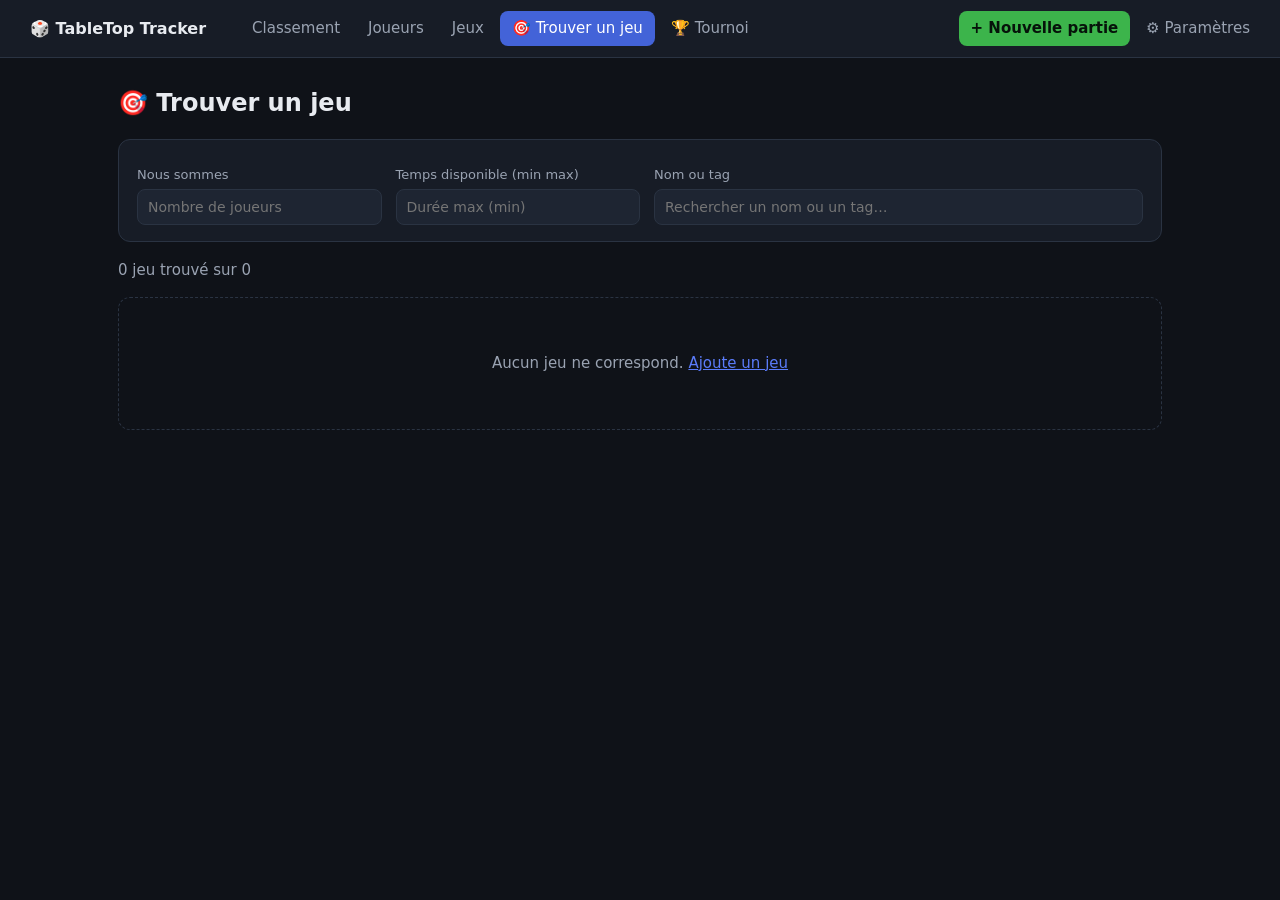
==== static/finder.html @ 489e83b1 "feat: partage de parties par code (TTT1:...) entre appareils - js/share.js : encodeMatch (code base6" ====
<!doctype html>
<html lang="fr">
<head>
<meta charset="utf-8">
<meta name="viewport" content="width=device-width, initial-scale=1">
<title>TableTop Tracker</title>
<link rel="stylesheet" href="styles.css">
<link rel="manifest" href="manifest.webmanifest">
<meta name="theme-color" content="#171c26">
<meta name="mobile-web-app-capable" content="yes">
<meta name="apple-mobile-web-app-capable" content="yes">
</head>
<body>
<div id="root"></div>
<script src="js/scoring.js"></script>
<script src="js/store.js"></script>
<script src="js/stats.js"></script>
<script src="js/charts.js"></script>
<script src="js/bgg.js"></script>
<script src="js/share.js"></script>
<script src="js/app.js"></script>
<script src="js/page-finder.js"></script>
</body>
</html>
---- static/styles.css ----
:root {
  --bg: #0f1218;
  --panel: #171c26;
  --panel2: #1e2532;
  --border: #2a3342;
  --text: #e8ebf0;
  --muted: #9aa3b2;
  --accent: #4363d8;
  --accent2: #5b7cfa;
  --good: #3cb44b;
  --gold: #e8b931;
  --danger: #e6194b;
  --radius: 12px;
}

* { box-sizing: border-box; }

body {
  margin: 0;
  background: var(--bg);
  color: var(--text);
  font-family: system-ui, -apple-system, "Segoe UI", Roboto, sans-serif;
  font-size: 15px;
  line-height: 1.45;
}

.topnav {
  display: flex;
  align-items: center;
  gap: 4px;
  padding: 10px 18px;
  background: var(--panel);
  border-bottom: 1px solid var(--border);
  position: sticky;
  top: 0;
  z-index: 10;
  flex-wrap: wrap;
}

.topnav .brand {
  font-weight: 700;
  margin-right: 18px;
  color: var(--text);
  text-decoration: none;
  font-size: 16px;
}

.topnav a {
  color: var(--muted);
  text-decoration: none;
  padding: 7px 12px;
  border-radius: 8px;
}

.topnav a:hover { background: var(--panel2); color: var(--text); }
.topnav a.active { background: var(--accent); color: #fff; }
.topnav a.cta { background: var(--good); color: #06130a; font-weight: 600; margin-left: auto; }
.topnav a.cta:hover { filter: brightness(1.1); }

main { max-width: 1080px; margin: 0 auto; padding: 22px 18px 60px; }

#flash {
  display: none;
  background: #123a1e;
  border: 1px solid var(--good);
  color: #b6f0c0;
  padding: 10px 14px;
  border-radius: 10px;
  margin-bottom: 16px;
}
#flash.show { display: block; }

h1 { font-size: 24px; margin: 6px 0 18px; }
h2 { font-size: 18px; margin: 26px 0 12px; }

.panel {
  background: var(--panel);
  border: 1px solid var(--border);
  border-radius: var(--radius);
  padding: 16px 18px;
  margin-bottom: 18px;
}

.grid { display: grid; gap: 14px; }
.grid.cols-2 { grid-template-columns: repeat(auto-fit, minmax(300px, 1fr)); }
.grid.cols-4 { grid-template-columns: repeat(auto-fit, minmax(180px, 1fr)); }
.grid.cols-5 { grid-template-columns: repeat(auto-fit, minmax(150px, 1fr)); }

.stat-card {
  background: var(--panel2);
  border: 1px solid var(--border);
  border-radius: var(--radius);
  padding: 14px 16px;
}
.stat-card .label { color: var(--muted); font-size: 12px; text-transform: uppercase; letter-spacing: 0.06em; }
.stat-card .value { font-size: 24px; font-weight: 700; margin-top: 4px; }
.stat-card .sub { color: var(--muted); font-size: 13px; margin-top: 2px; }

table { width: 100%; border-collapse: collapse; }
th, td { text-align: left; padding: 9px 10px; border-bottom: 1px solid var(--border); }
th { color: var(--muted); font-size: 12px; text-transform: uppercase; letter-spacing: 0.05em; font-weight: 600; }
tr:last-child td { border-bottom: none; }
td.num, th.num { text-align: right; font-variant-numeric: tabular-nums; }

.dot { display: inline-block; width: 11px; height: 11px; border-radius: 50%; margin-right: 2px; vertical-align: baseline; }
.player-link { color: var(--text); text-decoration: none; }
.player-link:hover { color: var(--accent2); }
a { color: var(--accent2); }

.rank { display: inline-block; min-width: 44px; text-align: center; padding: 2px 8px; border-radius: 999px; background: var(--panel2); border: 1px solid var(--border); font-weight: 600; font-size: 13px; }
.rank.r1 { background: #3a3113; border-color: var(--gold); color: var(--gold); }
.rank.r2 { background: #262b33; border-color: #9aa3b2; color: #cfd6e0; }
.rank.r3 { background: #33241a; border-color: #b0713a; color: #e0a06a; }

.badge-record { color: var(--gold); font-weight: 700; }

label { display: block; color: var(--muted); font-size: 13px; margin: 10px 0 4px; }
input[type="text"], input[type="number"], input[type="date"], input[type="color"], select, textarea {
  width: 100%;
  background: var(--panel2);
  border: 1px solid var(--border);
  color: var(--text);
  border-radius: 8px;
  padding: 9px 10px;
  font-size: 14px;
  font-family: inherit;
}
textarea { min-height: 120px; font-family: ui-monospace, monospace; font-size: 12px; }
input:focus, select:focus, textarea:focus { outline: 2px solid var(--accent); border-color: var(--accent); }

button, .btn {
  background: var(--accent);
  color: #fff;
  border: none;
  border-radius: 8px;
  padding: 9px 16px;
  font-size: 14px;
  font-weight: 600;
  cursor: pointer;
  text-decoration: none;
  display: inline-block;
}
button:hover, .btn:hover { filter: brightness(1.15); }
button.secondary { background: var(--panel2); border: 1px solid var(--border); color: var(--text); }
button.danger { background: var(--danger); }
button:disabled { opacity: 0.45; cursor: not-allowed; }

.btn-row { display: flex; gap: 10px; flex-wrap: wrap; margin-top: 14px; }

.form-row { display: grid; grid-template-columns: 2fr 1fr auto; gap: 10px; align-items: end; }
@media (max-width: 640px) { .form-row { grid-template-columns: 1fr; } }

.match-card { display: flex; flex-direction: column; gap: 6px; }
.match-card .head { display: flex; justify-content: space-between; color: var(--muted); font-size: 13px; }
.match-card .title { font-weight: 600; font-size: 15px; }
.match-card ul { margin: 4px 0 0; padding: 0; list-style: none; }
.match-card li { display: flex; justify-content: space-between; gap: 8px; padding: 3px 0; border-top: 1px dashed var(--border); font-size: 14px; }

.muted { color: var(--muted); }
.small { font-size: 13px; }
.weight { color: var(--gold); font-weight: 600; }

.bgg-results { margin-top: 10px; display: flex; flex-direction: column; gap: 6px; }
.bgg-results button { text-align: left; background: var(--panel2); border: 1px solid var(--border); font-weight: 500; }
.bgg-results button:hover { border-color: var(--accent2); }

.game-head { display: flex; gap: 16px; align-items: flex-start; flex-wrap: wrap; }
.game-head img { width: 90px; border-radius: 8px; border: 1px solid var(--border); }

canvas.chart { width: 100%; height: 240px; background: var(--panel2); border: 1px solid var(--border); border-radius: var(--radius); }

.player-header { display: flex; align-items: center; gap: 14px; }
.player-header .dot { width: 22px; height: 22px; }
.player-header h1 { margin: 0; }

.toolbar { display: flex; gap: 10px; align-items: center; flex-wrap: wrap; margin-bottom: 14px; }
.toolbar select { width: auto; }

.empty {
  text-align: center;
  color: var(--muted);
  padding: 40px 20px;
  border: 1px dashed var(--border);
  border-radius: var(--radius);
}

.chip {
  display: inline-block;
  background: var(--panel2);
  border: 1px solid var(--border);
  color: var(--muted);
  border-radius: 999px;
  padding: 2px 10px;
  font-size: 12px;
  margin: 2px 3px 2px 0;
}

.tag-cloud { display: flex; flex-wrap: wrap; gap: 2px; margin-top: 6px; }

.tag-toggle {
  display: inline-flex;
  align-items: center;
  gap: 5px;
  background: var(--panel2);
  border: 1px solid var(--border);
  border-radius: 999px;
  padding: 4px 12px;
  margin: 3px 4px 3px 0;
  cursor: pointer;
  font-size: 13px;
  color: var(--muted);
  text-transform: none;
  letter-spacing: 0;
}
.tag-toggle:has(input:checked) { background: var(--accent); border-color: var(--accent); color: #fff; }
.tag-toggle input { width: auto; }

.cmp-row { display: grid; grid-template-columns: 140px 1fr 90px; gap: 10px; align-items: center; padding: 4px 0; }
.cmp-name { white-space: nowrap; overflow: hidden; text-overflow: ellipsis; font-size: 14px; }
.cmp-val { text-align: right; font-variant-numeric: tabular-nums; font-weight: 600; }
.bar { background: var(--panel2); border: 1px solid var(--border); border-radius: 999px; height: 14px; overflow: hidden; }
.bar-fill { height: 100%; border-radius: 999px; min-width: 2px; }

.overlay {
  position: fixed;
  inset: 0;
  background: rgba(0, 0, 0, 0.65);
  display: flex;
  align-items: center;
  justify-content: center;
  z-index: 100;
  padding: 16px;
}
.dialog { width: min(540px, 94vw); }
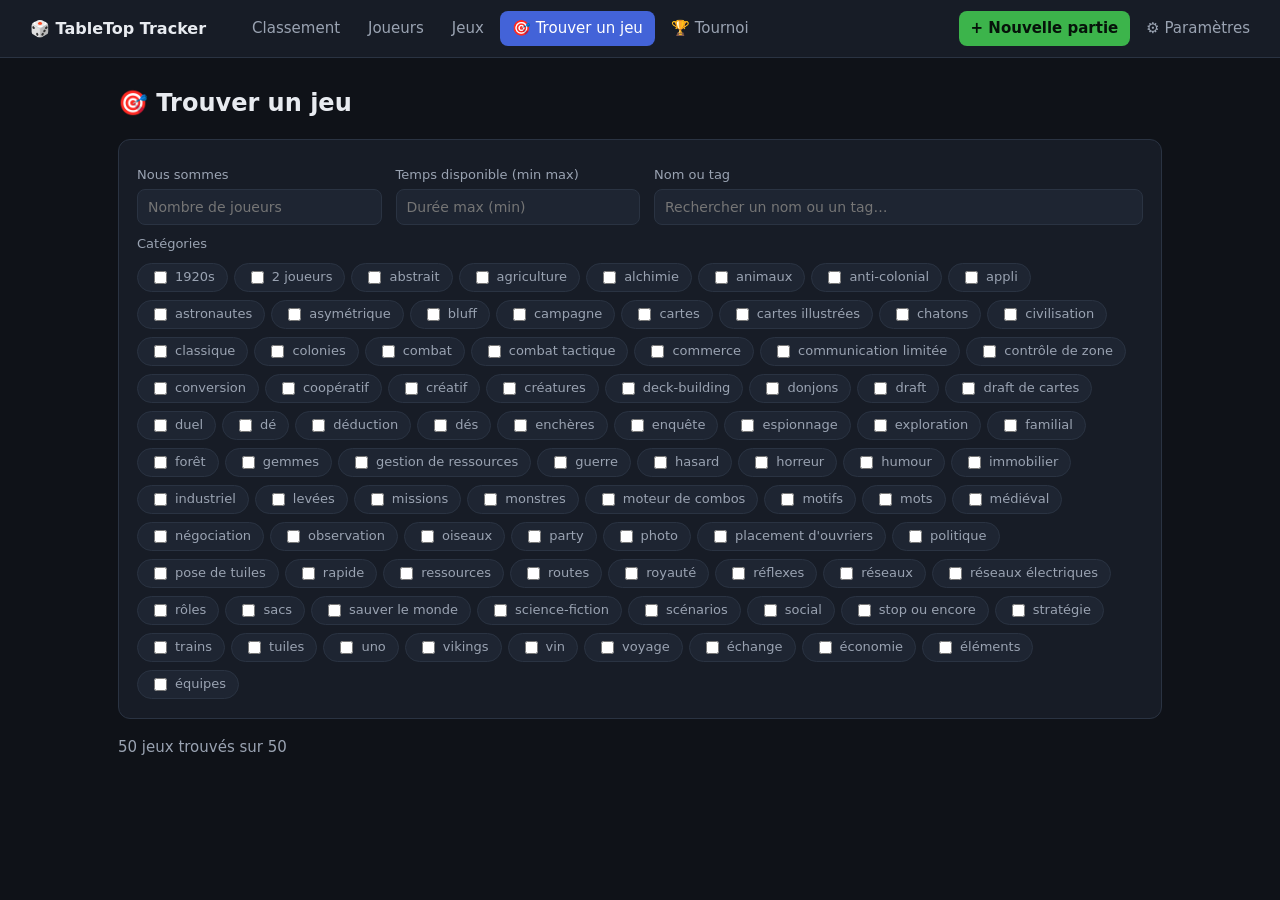
==== commit 0de9a09a: "feat: liste de base de 50 jeux populaires (id BGG + poids) pré-chargée à la 1ère ouverture - static/" ====
--- a/static/finder.html
+++ b/static/finder.html
@@ -13,6 +13,7 @@
 <body>
 <div id="root"></div>
 <script src="js/scoring.js"></script>
+<script src="js/seed-games.js"></script>
 <script src="js/store.js"></script>
 <script src="js/stats.js"></script>
 <script src="js/charts.js"></script>
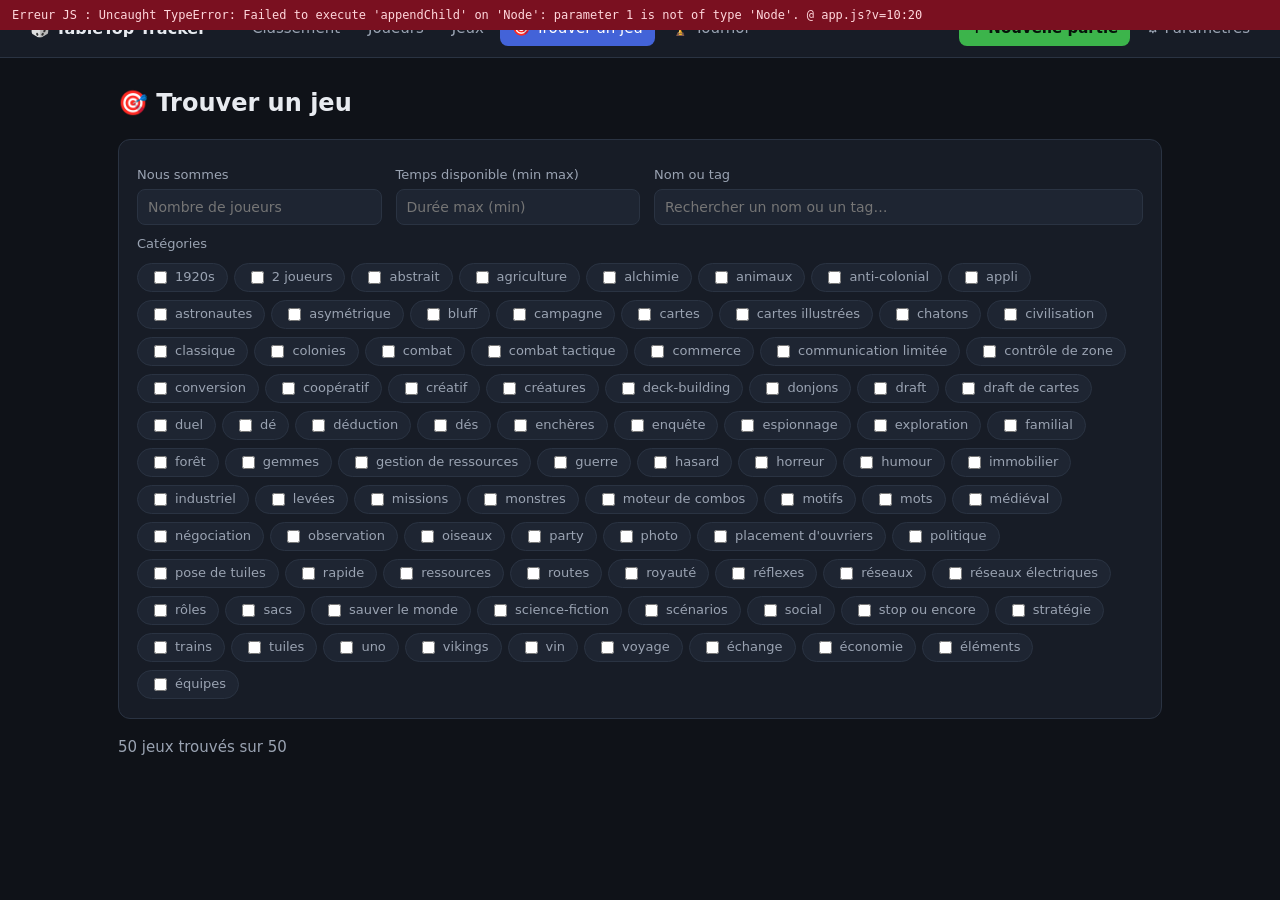
==== commit 1dd9882d: "fix: cache-busting des assets (?v=N) pour éviter les mélanges de versions en cache PWA Cause probabl" ====
--- a/static/finder.html
+++ b/static/finder.html
@@ -4,7 +4,7 @@
 <meta charset="utf-8">
 <meta name="viewport" content="width=device-width, initial-scale=1">
 <title>TableTop Tracker</title>
-<link rel="stylesheet" href="styles.css">
+<link rel="stylesheet" href="styles.css?v=10">
 <link rel="manifest" href="manifest.webmanifest">
 <meta name="theme-color" content="#171c26">
 <meta name="mobile-web-app-capable" content="yes">
@@ -12,14 +12,14 @@
 </head>
 <body>
 <div id="root"></div>
-<script src="js/scoring.js"></script>
-<script src="js/seed-games.js"></script>
-<script src="js/store.js"></script>
-<script src="js/stats.js"></script>
-<script src="js/charts.js"></script>
-<script src="js/bgg.js"></script>
-<script src="js/share.js"></script>
-<script src="js/app.js"></script>
-<script src="js/page-finder.js"></script>
+<script src="js/scoring.js?v=10"></script>
+<script src="js/seed-games.js?v=10"></script>
+<script src="js/store.js?v=10"></script>
+<script src="js/stats.js?v=10"></script>
+<script src="js/charts.js?v=10"></script>
+<script src="js/bgg.js?v=10"></script>
+<script src="js/share.js?v=10"></script>
+<script src="js/app.js?v=10"></script>
+<script src="js/page-finder.js?v=10"></script>
 </body>
 </html>
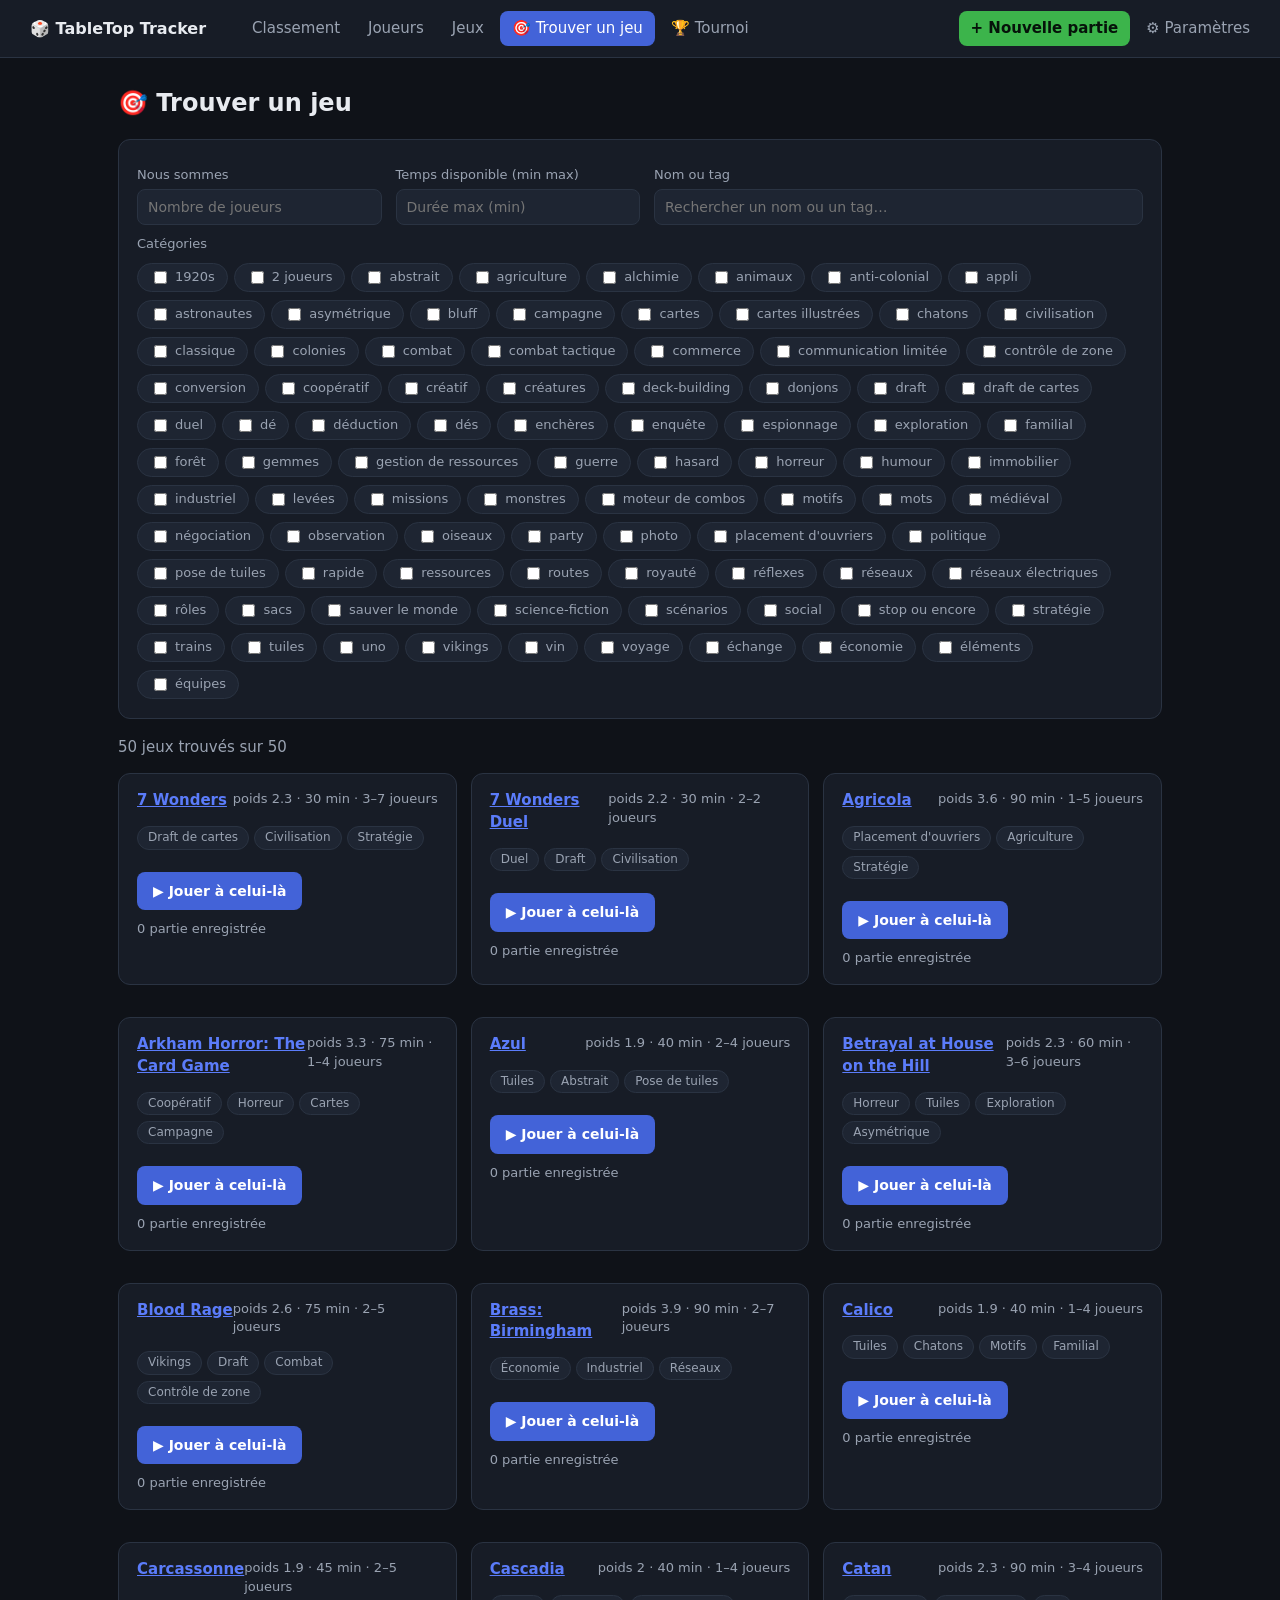
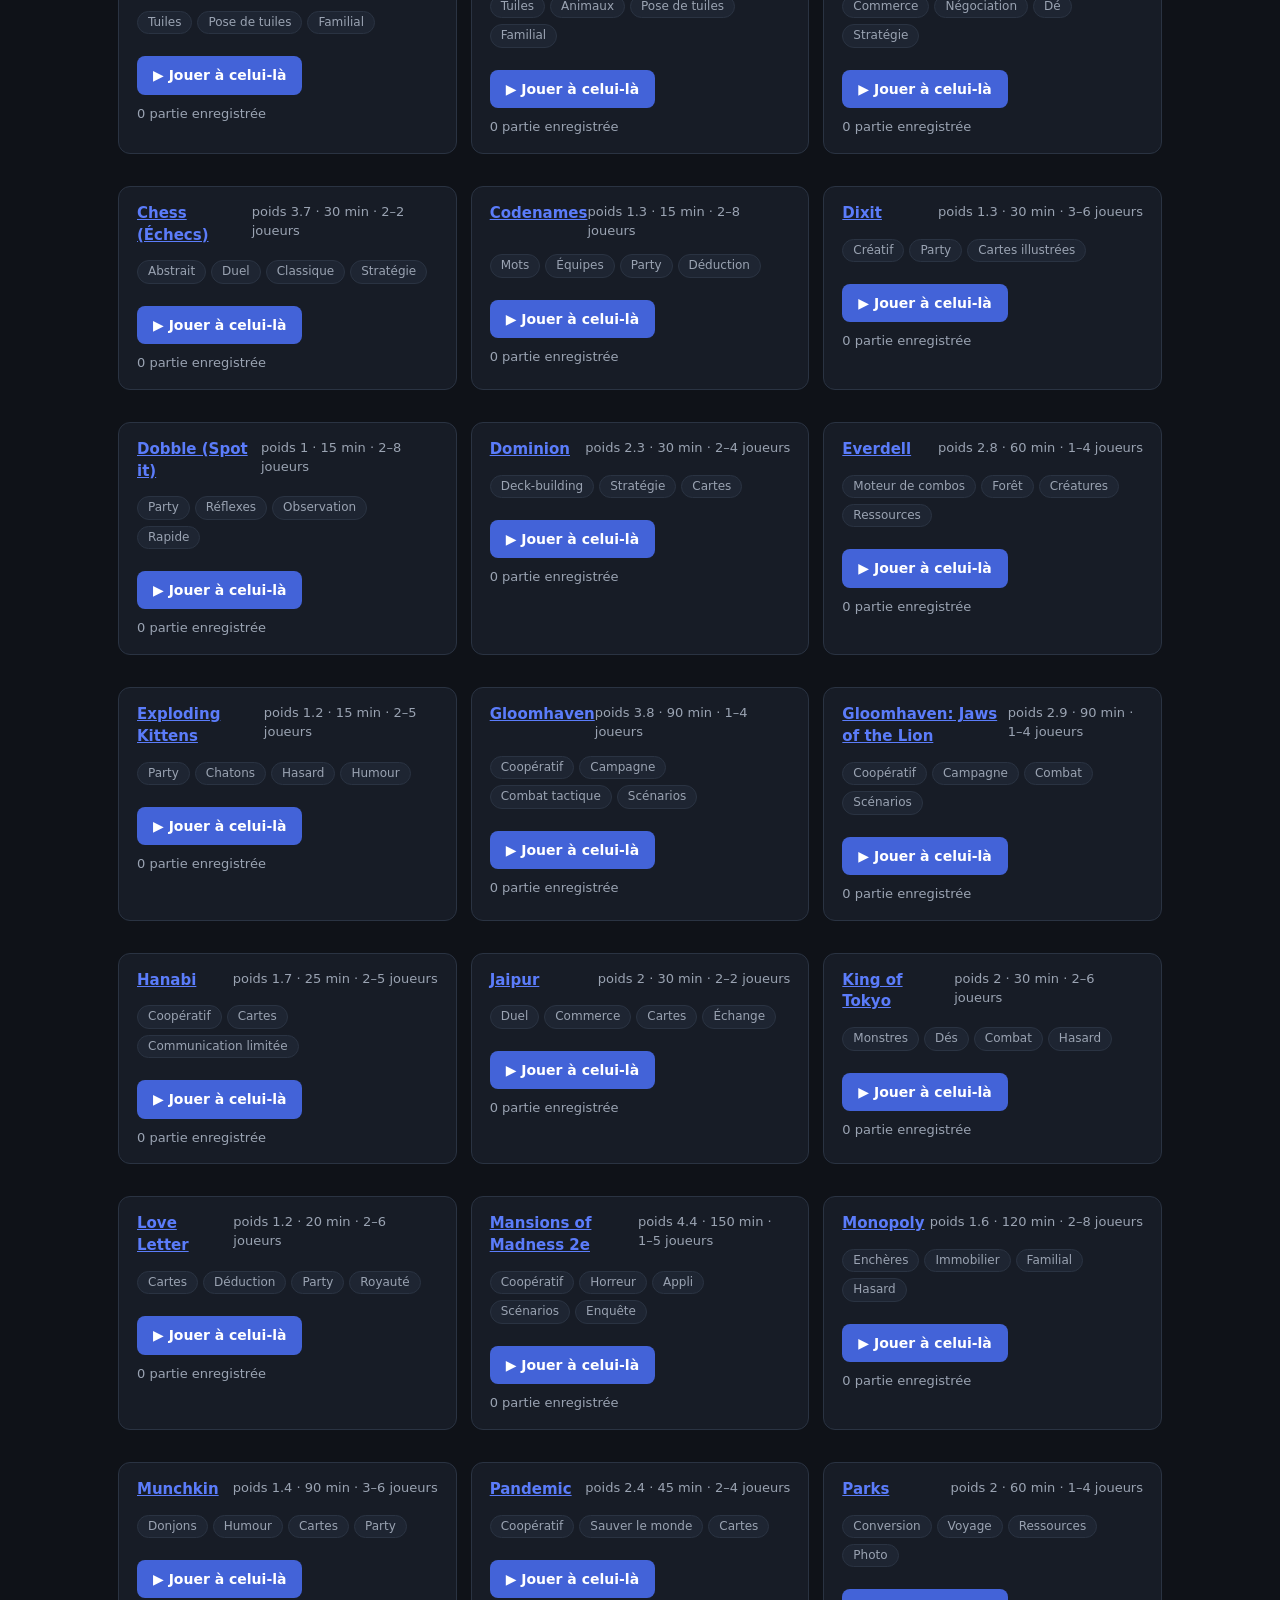
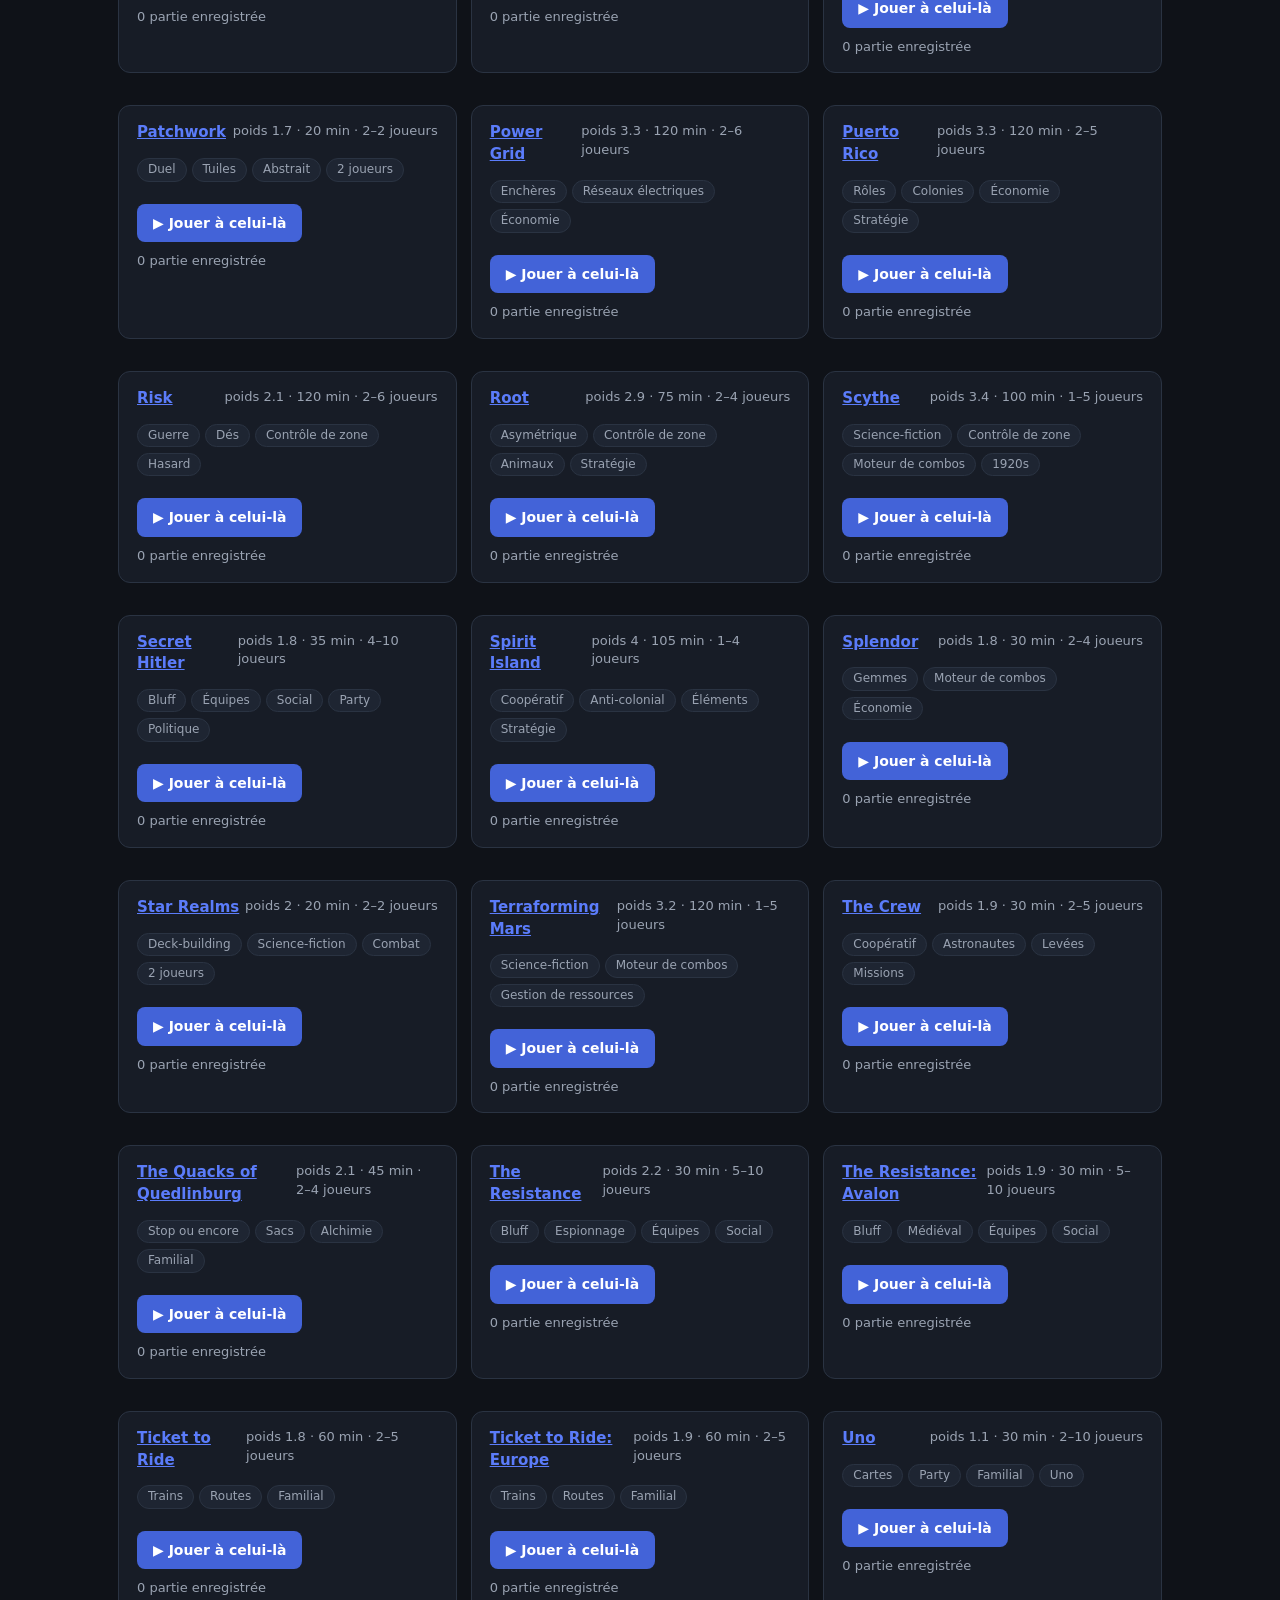
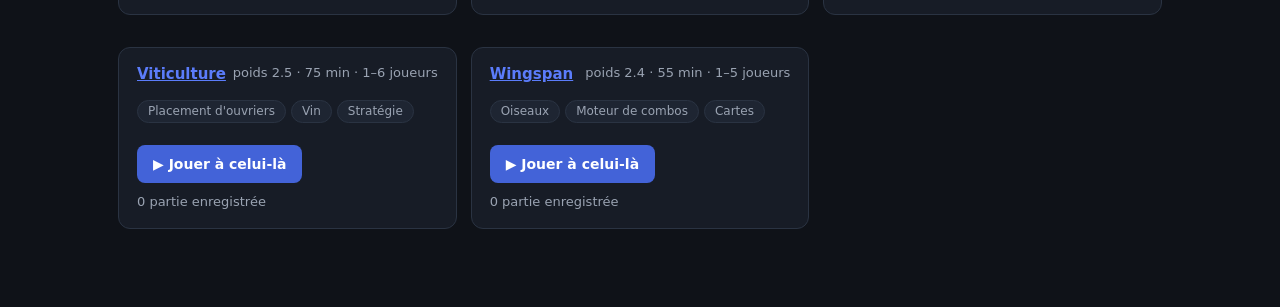
==== commit 5e2ce236: "fix(critique): h() aplatie les tableaux enfants — appendChild(tableau) plantait 'Nouvelle partie' et" ====
--- a/static/finder.html
+++ b/static/finder.html
@@ -4,7 +4,7 @@
 <meta charset="utf-8">
 <meta name="viewport" content="width=device-width, initial-scale=1">
 <title>TableTop Tracker</title>
-<link rel="stylesheet" href="styles.css?v=10">
+<link rel="stylesheet" href="styles.css?v=11">
 <link rel="manifest" href="manifest.webmanifest">
 <meta name="theme-color" content="#171c26">
 <meta name="mobile-web-app-capable" content="yes">
@@ -12,14 +12,14 @@
 </head>
 <body>
 <div id="root"></div>
-<script src="js/scoring.js?v=10"></script>
-<script src="js/seed-games.js?v=10"></script>
-<script src="js/store.js?v=10"></script>
-<script src="js/stats.js?v=10"></script>
-<script src="js/charts.js?v=10"></script>
-<script src="js/bgg.js?v=10"></script>
-<script src="js/share.js?v=10"></script>
-<script src="js/app.js?v=10"></script>
-<script src="js/page-finder.js?v=10"></script>
+<script src="js/scoring.js?v=11"></script>
+<script src="js/seed-games.js?v=11"></script>
+<script src="js/store.js?v=11"></script>
+<script src="js/stats.js?v=11"></script>
+<script src="js/charts.js?v=11"></script>
+<script src="js/bgg.js?v=11"></script>
+<script src="js/share.js?v=11"></script>
+<script src="js/app.js?v=11"></script>
+<script src="js/page-finder.js?v=11"></script>
 </body>
 </html>
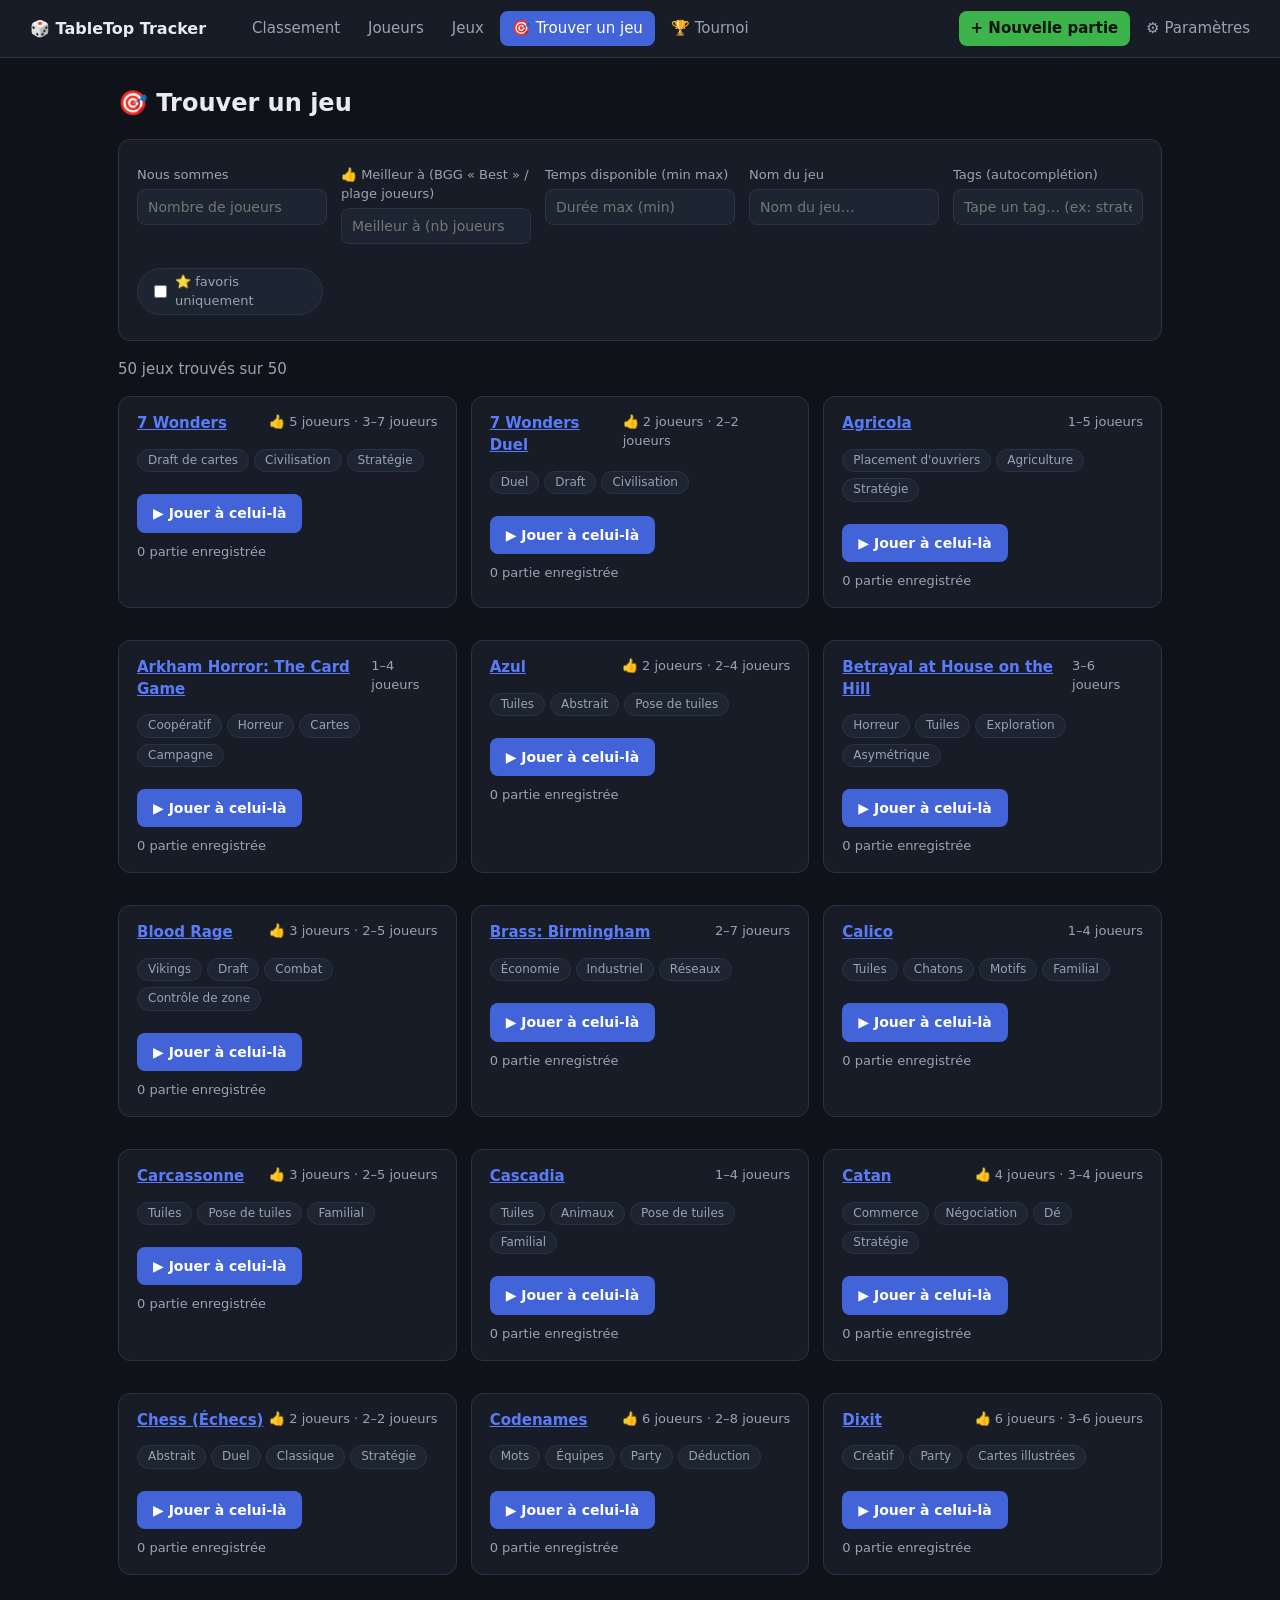
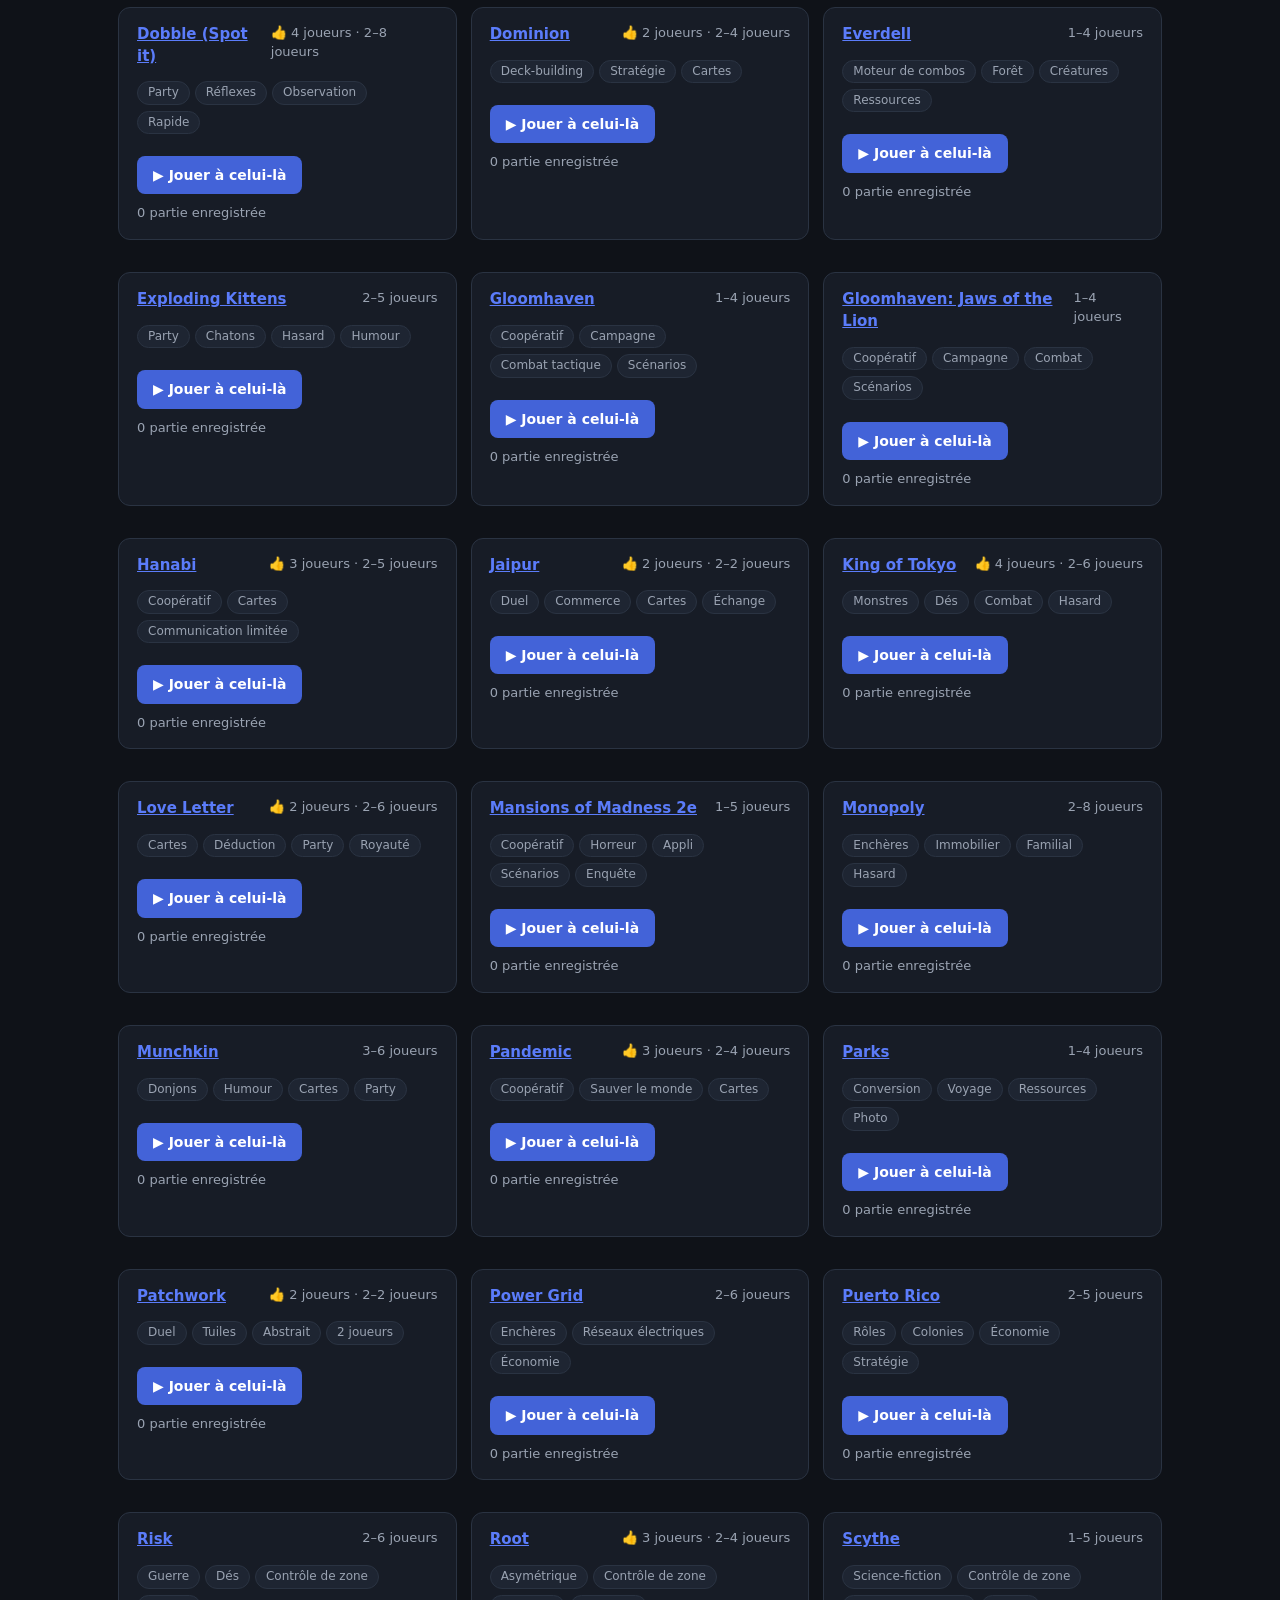
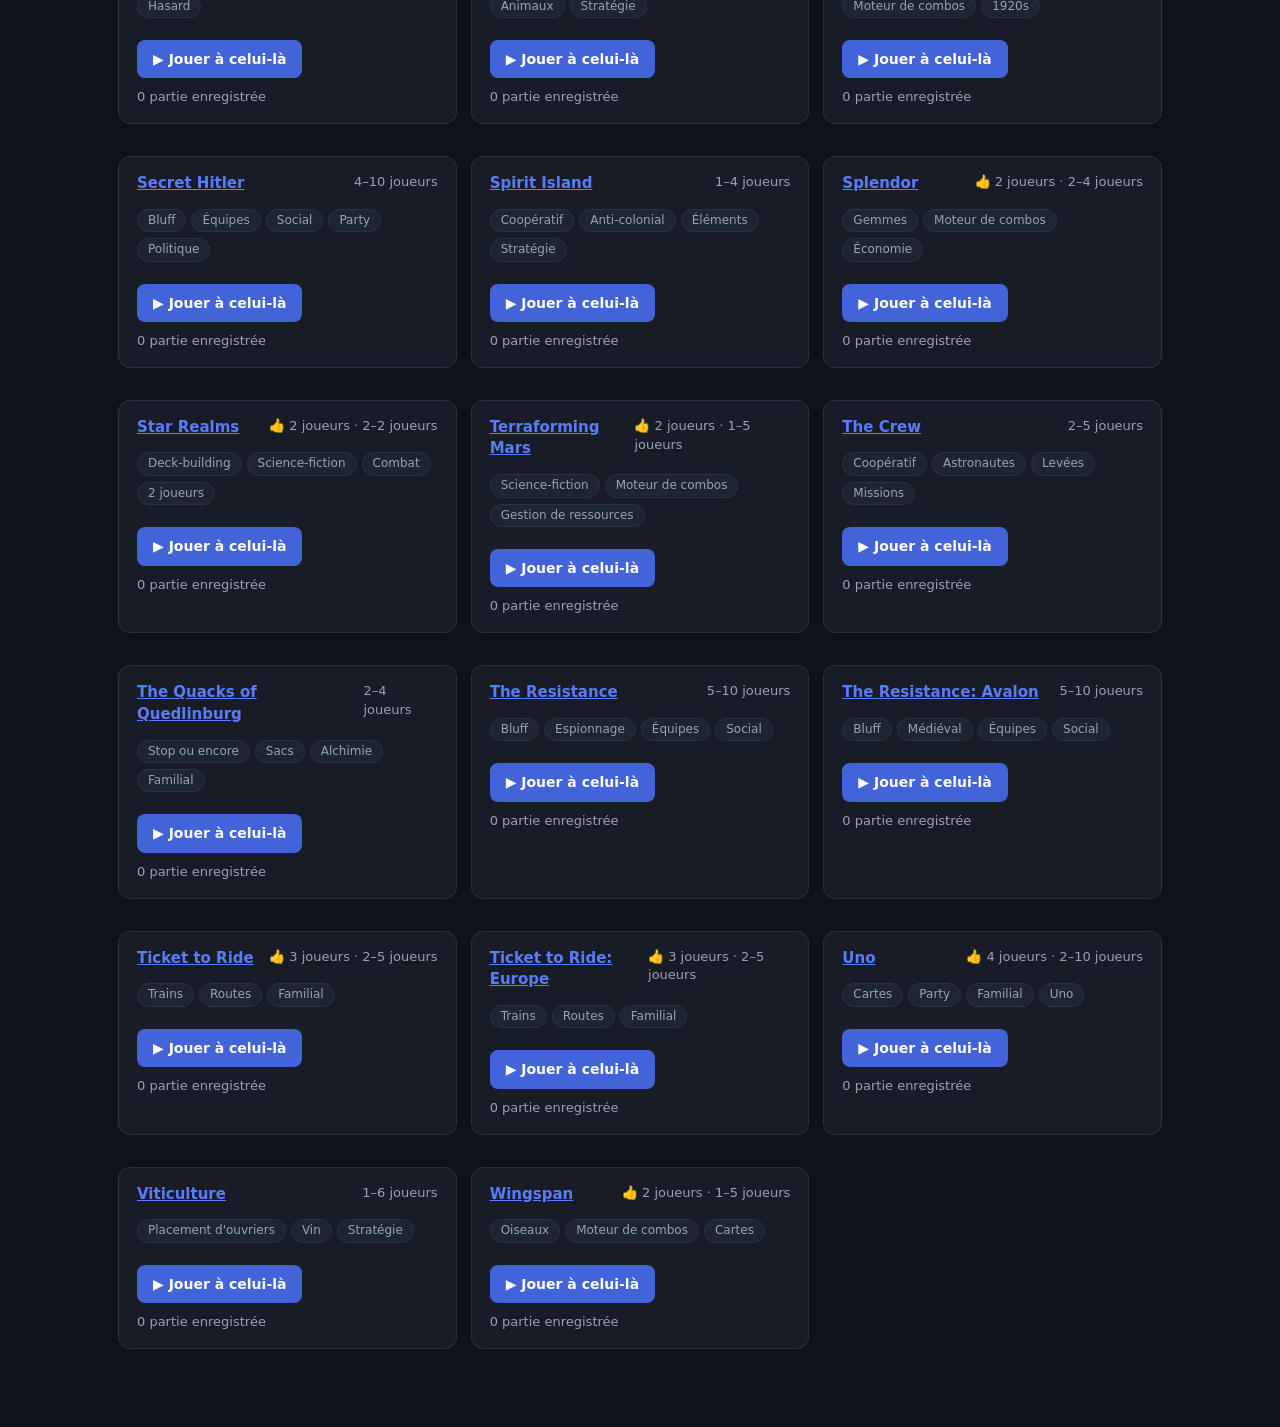
==== commit e9de1166: "feat: autocomplétion (jeu + tags), favoris ⭐, tags éditables sur la fiche jeu, champ BGG 'Best' (bes" ====
--- a/static/finder.html
+++ b/static/finder.html
@@ -4,22 +4,23 @@
 <meta charset="utf-8">
 <meta name="viewport" content="width=device-width, initial-scale=1">
 <title>TableTop Tracker</title>
-<link rel="stylesheet" href="styles.css?v=11">
+<link rel="stylesheet" href="styles.css?v=13">
 <link rel="manifest" href="manifest.webmanifest">
+<link rel="icon" type="image/png" href="icons/icon-192.png">
 <meta name="theme-color" content="#171c26">
 <meta name="mobile-web-app-capable" content="yes">
 <meta name="apple-mobile-web-app-capable" content="yes">
 </head>
 <body>
 <div id="root"></div>
-<script src="js/scoring.js?v=11"></script>
-<script src="js/seed-games.js?v=11"></script>
-<script src="js/store.js?v=11"></script>
-<script src="js/stats.js?v=11"></script>
-<script src="js/charts.js?v=11"></script>
-<script src="js/bgg.js?v=11"></script>
-<script src="js/share.js?v=11"></script>
-<script src="js/app.js?v=11"></script>
-<script src="js/page-finder.js?v=11"></script>
+<script src="js/scoring.js?v=13"></script>
+<script src="js/seed-games.js?v=13"></script>
+<script src="js/store.js?v=13"></script>
+<script src="js/stats.js?v=13"></script>
+<script src="js/charts.js?v=13"></script>
+<script src="js/bgg.js?v=13"></script>
+<script src="js/share.js?v=13"></script>
+<script src="js/app.js?v=13"></script>
+<script src="js/page-finder.js?v=13"></script>
 </body>
 </html>
--- a/static/styles.css
+++ b/static/styles.css
@@ -232,3 +232,23 @@
   padding: 16px;
 }
 .dialog { width: min(540px, 94vw); }
+
+/* autocomplete */
+.ac-list {
+  position: absolute;
+  top: 100%;
+  left: 0;
+  right: 0;
+  background: var(--panel2);
+  border: 1px solid var(--border);
+  border-radius: 8px;
+  max-height: 260px;
+  overflow: auto;
+  z-index: 60;
+  box-shadow: 0 8px 24px rgba(0, 0, 0, 0.45);
+}
+.ac-item { padding: 9px 12px; cursor: pointer; font-size: 14px; }
+.ac-item:hover { background: var(--accent); color: #fff; }
+input[type="text"] { position: relative; }
+
+.fav-star { cursor: pointer; font-size: 18px; border: none; background: none; padding: 2px 6px; }
